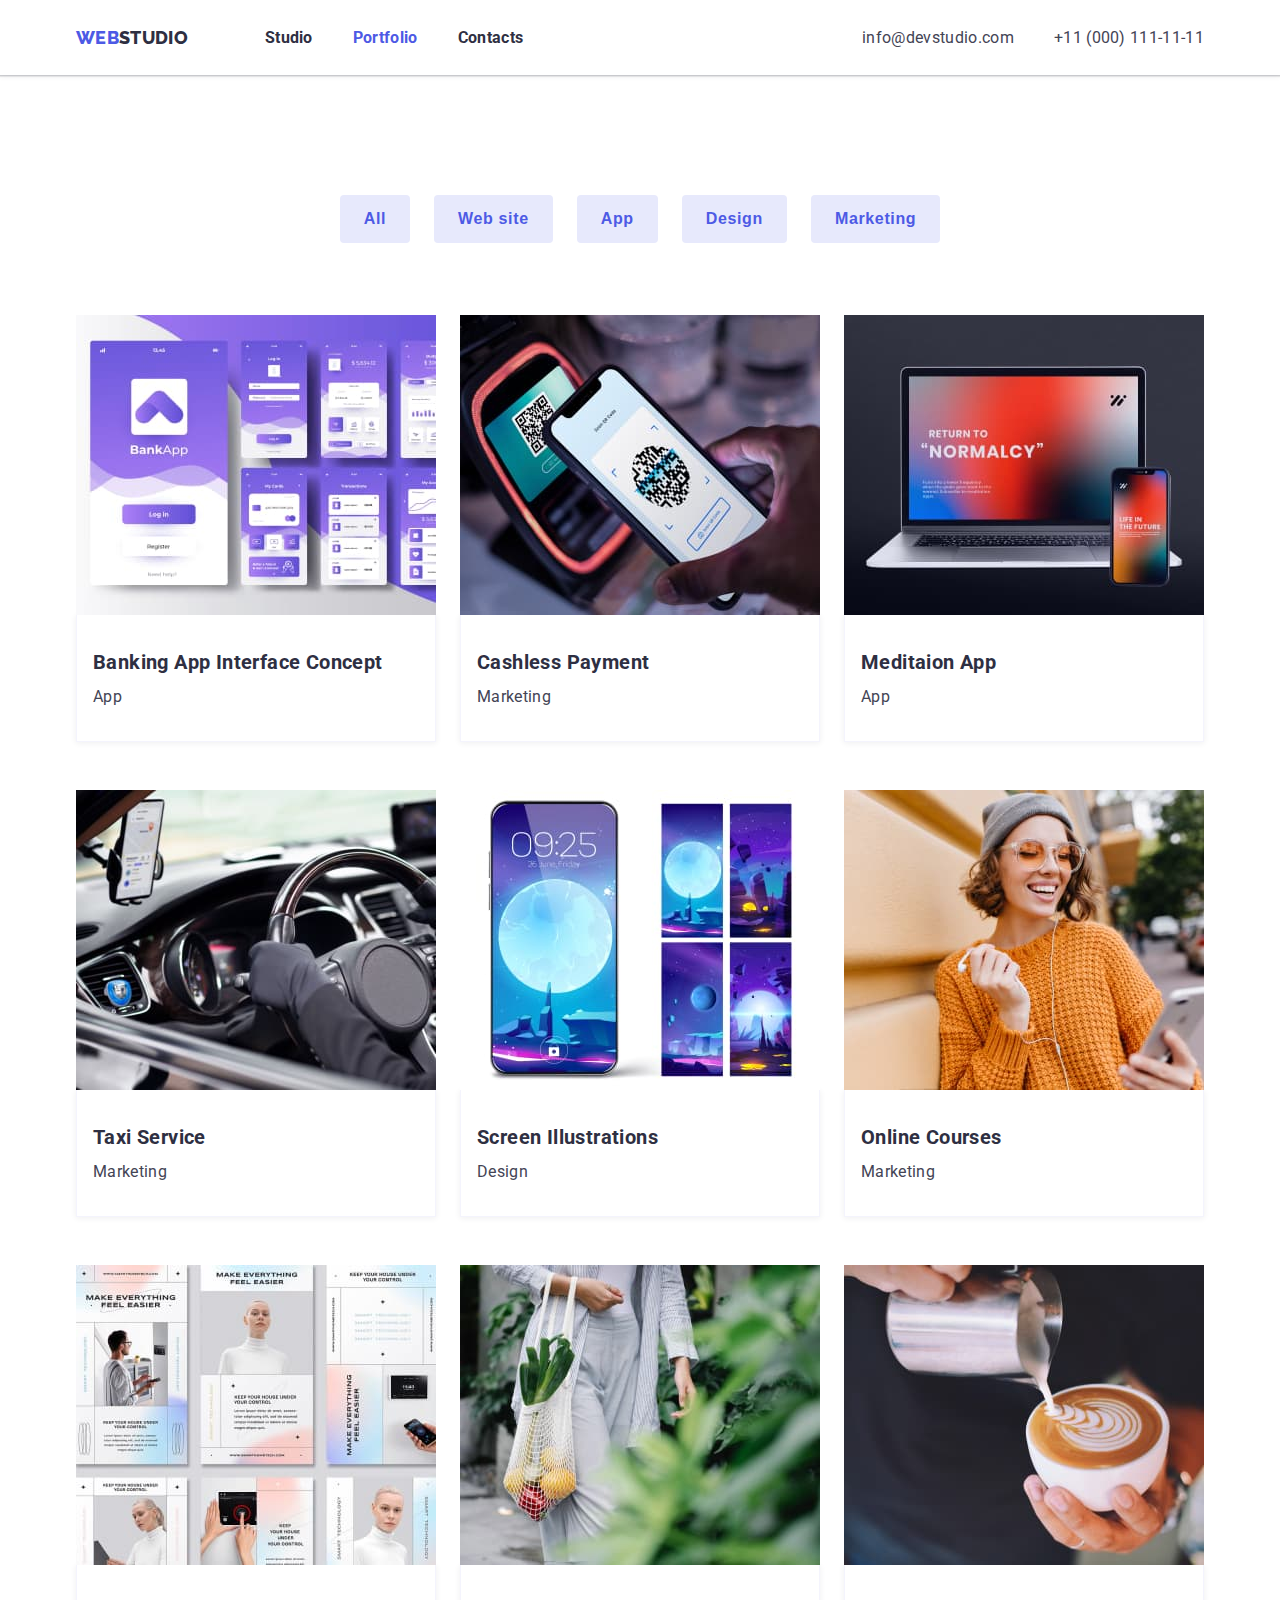
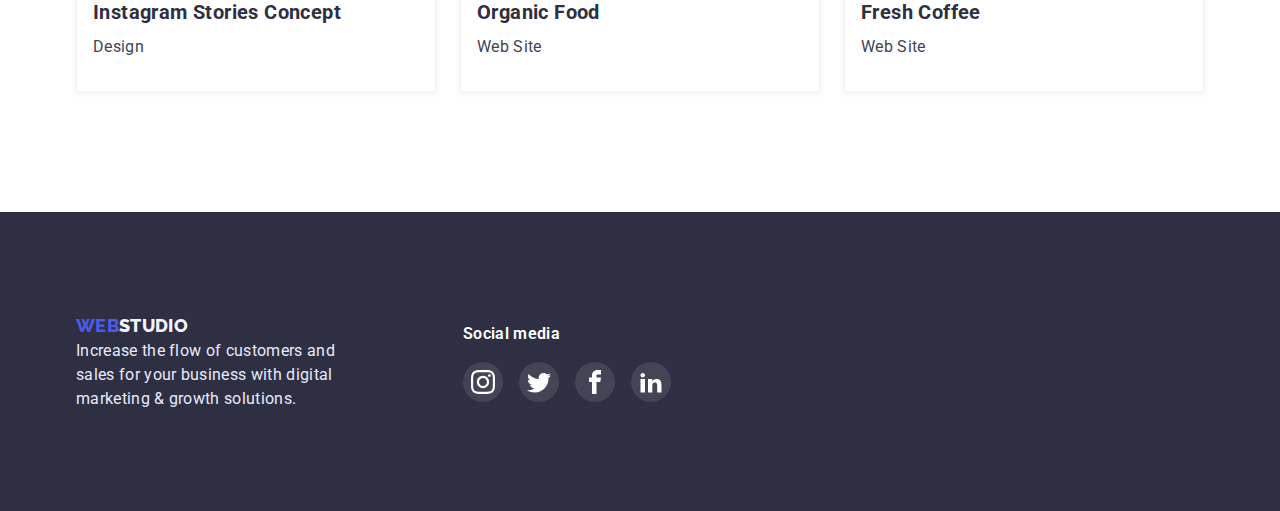
==== portfolio.html @ b4173169 "goit-markup-hw-04" ====
<!DOCTYPE html>
<html lang="en">
  <head>
    <meta charset="UTF-8" />
    <meta http-equiv="X-UA-Compatible" content="IE=edge" />
    <meta name="viewport" content="width=device-width, initial-scale=1.0" />
    <title>Portfolio</title>
    <link rel="stylesheet" href="./css/style.css" />
    <link rel="preconnect" href="https://fonts.googleapis.com">
    <link rel="preconnect" href="https://fonts.gstatic.com" crossorigin>
    <link href="https://fonts.googleapis.com/css2?family=Raleway:wght@800&family=Roboto:wght@400;500;700;900&display=swap" rel="stylesheet">
  </head>
  <body>
    <header class="head-main">
      <!-- logo site -->
      <div class="container top-line">
        <a href="./index.html" class="logo"><span class="logoweb">Web</span>Studio</a>
        <!-- navigation -->
      <nav class="nav-list-site">
        <ul class="nav-site" >
          <li class="pages-nav"><a class="link-nav" href="./index.html">Studio</a></li>
          <li class="pages-nav"><a class="link-nav current" href="./portfolio.html">Portfolio</a></li>
          <li class="pages-nav"><a class="link-nav" href="#">Contacts</a></li>
        </ul>
      </nav>
      <ul class="nav-contacts">
        <li class="connection"><a class="contacts mail" href="mailto:info@devstudio.com">info@devstudio.com</a></li>
        <li class="connection"><a class="contacts tel" href="tell:+110001111111">+11 (000) 111-11-11</a></li>
      </ul>
      </div>
    </header>
    <main>
      <!-- button and projects-->
      <section class="buttons">
        <div class="container">
          <h1 class="visually-hidden">Portfolio</h1>
          <ul class="button-type">
            <li><button class="portfolio-button" type="button">All</button></li>
            <li><button class="portfolio-button" type="button">Web site</button></li>
            <li><button class="portfolio-button" type="button">App</button></li>
            <li><button class="portfolio-button" type="button">Design</button></li>
            <li><button class="portfolio-button" type="button">Marketing</button></li>
          </ul>
          <ul class="our-services">
            <li class="services item">
              <img src="./images/onephoto.jpg" alt="bankapp" width="360" height="300" />
              <div class="info">
                <h3 class="subsection-title project">Banking App Interface Concept</h3> <p class="name-project">App</p>
              </div>
            </li>
            <li class="services item">
              <img src="./images/twophoto.jpg" alt="telephone pay" width="360" height="300" />
              <div class="info">
                <h3 class="subsection-title project">Cashless Payment</h3> <p class="name-project">Marketing</p>
              </div>
            </li>
            <li class="services item">
              <img src="./images/threephoto.jpg" alt="notebook + phone" width="360" height="300" />
              <div class="info">
                <h3 class="subsection-title project">Meditaion App</h3> <p class="name-project">App</p>
              </div>
            </li>
            <li class="services item">
              <img src="./images/fourphoto.jpg" alt="steering wheel" width="360" height="300" />
              <div class="info">
                <h3 class="subsection-title project">Taxi Service</h3> <p class="name-project">Marketing</p>
              </div>
            </li>
            <li class="services item">
              <img src="./images/fivephoto.jpg" alt="phone" width="360" height="300" />
              <div class="info">
                <h3 class="subsection-title project">Screen Illustrations</h3> <p class="name-project">Design</p>
              </div>
            </li>
            <li class="services item">
              <img src="./images/sixphoto.jpg" alt="young woman" width="360" height="300" />
              <div class="info">
                <h3 class="subsection-title project">Online Courses</h3> <p class="name-project">Marketing</p>
              </div>
            </li>
            <li class="services item">
              <img src="./images/sevenphoto.jpg" alt="make everything feel easier" width="360" height="300" />
              <div class="info">
                <h3 class="subsection-title project">Instagram Stories Concept</h3> <p class="name-project">Design</p>
              </div>
            </li>
            <li class="services item">
              <img src="./images/ninephoto.jpg" alt="girl and food" width="360" height="300" />
              <div class="info">
                <h3 class="subsection-title project">Organic Food</h3> <p class="name-project">Web Site</p>
              </div>
            </li>
            <li class="services item">
              <img src="./images/eightphoto.jpg" alt="coffee" width="360" height="300" />
              <div class="info">
                <h3 class="subsection-title project">Fresh Coffee</h3> <p class="name-project">Web Site</p>
              </div>
            </li>
          </ul>
        </div>
      </section>
    </main>
    <footer class="footer">
        <div class="container footer-container">
          <div class="down-site">
            <a href="./index.html" class="logo-footer"><span class="logo-back">Web</span>Studio</a>
          <p class="down">
            Increase the flow of customers and sales for your business with digital
            marketing & growth solutions.
          </p>
          </div>
          <div class="social-media">
            <h2 class="media-title">Social media</h2>
            <ul class="media-list">
                <li class="media-list-item">
                    <a href="https://www.instagram.com/" class="media-list-link">
                        <svg class="media-list-icon" width="24" height="24">
                            <use href="./images/symbol-defs.svg#instagram">
                            </use>
                        </svg>
                    </a>
                </li>
                <li class="media-list-item">
                    <a href="https://twitter.com/" class="media-list-link">
                        <svg class="media-list-icon" width="24" height="24">
                            <use href="./images/symbol-defs.svg#twitter">
                            </use>
                        </svg>
                    </a>
                </li>
                <li class="media-list-item">
                    <a href="https://uk-ua.facebook.com/" class="media-list-link">
                        <svg class="media-list-icon" width="24" height="24">
                            <use href="./images/symbol-defs.svg#facebook">
                            </use>
                        </svg>
                    </a>
                </li>
                <li class="media-list-item">
                    <a href="https://ua.linkedin.com/" class="media-list-link">
                        <svg class="media-list-icon" width="24" height="24">
                            <use href="./images/symbol-defs.svg#linkedin2">
                            </use>
                        </svg>
                    </a>
                </li>
            </ul>
        </div>
        </div>
      </footer>
  </body>
</html>
---- css/style.css ----
:root {
    --main-text-color: #2E2F42;
    --secondary-text-color: #ffffff;
    --ouwer-text-color: #434455;
    --acent-color: #4D5AE5;
    --contener-color: #eeeeee;
    --logo-color-text: #2E2F42;
    --buttons-port-color: #f5f4fa;
    --footer-text-color: rgba(255, 255, 255, 0.6);
    --background-footer-color: #2E2F42;
    --background-section: #F4F4FD;
    --line-color: #ececec;
    --background-color: #ffffff;
    --logo-footer-color-text: #F4F4FD;
    --down-color-text: #E7E9FC;
    --buttom-color: #404BBF;
    --second-buttom-color: #E7E9FC;
    --footer-link-color: #31D0AA;
    --header-shadow: 0px 2px 1px rgba(46, 47, 66, 0.08),
    0px 1px 1px rgba(46, 47, 66, 0.16), 0px 1px 6px rgba(46, 47, 66, 0.08);
    --sadow-card:0px 1px 6px rgba(46, 47, 66, 0.08), 0px 1px 1px rgba(46, 47, 66, 0.16), 0px 2px 1px rgba(46, 47, 66, 0.08);
  }
  *{
    box-sizing: border-box;
    margin: 0;
    padding: 0;
  } 
  
  h1,
  h2,
  h3,
  p {
    margin: 0;
  }
  
  .container {
    width: 1158px;
    padding-left: 15px;
    padding-right: 15px;
    margin-left: auto;
    margin-right: auto;
    align-items: center;
  }
  
  img {
    display: block;
    max-width: 100%;
    height: auto;
  }
  
  /* prittier links */
  ul {
    list-style: none;
  }
  
  a {
    text-decoration: none;
    font-style: normal;
  }
  
  /* main index */
  body {
    background-color: var(--background-color);
    color: var(--main-text-color);
    font-family: 'Roboto', sans-serif;
    font-size: 16px;
    letter-spacing: 0.02em;
  }
  
  header{
    box-shadow: var(--header-shadow);
  }
  /* top line site */
  .top-line{
    display: flex;
    align-items: center;
  }
  /* site logo */
  .logo {
    color: var(--logo-color-text);
    font-family: 'Raleway';
    font-weight: 800;
    font-size: 18px;
    line-height: 1.5;
    text-transform: uppercase;
    padding-top: 24px;
    padding-bottom: 24px;
    margin-right: 77px;
  }
  
  .logoweb {
    color: var(--acent-color);
  }
  /* link site */
  .nav-list-site{
    display: flex;
    align-items: center;
  }
  
  .nav-site{
    display: flex;
    align-items: center;
  
  }
  .link-nav {
    color: var(--main-text-color);
    font-weight: 700;
    line-height: 1.5;
    font-size: 16px;
    letter-spacing: 0.02em;
  }
  .pages-nav:not(:last-child){
    margin-right: 40px;
  }
  .link-nav:hover,
  .link-nav:focus {
    color: var(--acent-color);
  }
  .nav-site, .link-nav.current {
    color: var(--acent-color);
  }
  /* contacts */
  .nav-contacts{
    margin-left: auto;
    display: flex;
    align-items: center;
  }
  .connection:not(:last-child) {
    margin-right: 40px;
  }
  .contacts {
    color: var(--ouwer-text-color);
    line-height: 24px;
    font-size: 16px;
    letter-spacing: 0.02em;
  }
  .contacts:hover,
  .contacts:focus {
    color: var(--acent-color);
  }
  /* hero */
  .hero{
    background-color: var(--background-footer-color);
    padding: 192px 0;
    text-align: center;
    background-image: linear-gradient(to right, rgba( 46, 47, 66, 0.5), rgba(46, 47, 66, 0.5)), url(../images/header.jpg);
    background-size: cover;
    background-repeat: no-repeat;
    background-position: center; 
  
  }
  
  .title-but {
    max-width: 496px;
    margin: 0 auto 48px auto;
    color: var(--secondary-text-color);
    font-weight: 700;
    font-size: 56px;
    line-height: 1.07;
    text-align: center;
    letter-spacing: 0.02em;
  } 
  /* button */
  .order-button {
    color: var(--background-color);
    background-color: var(--acent-color);
    cursor: pointer;
    font-family: 'Roboto';
    font-weight: 700;
    font-size: 16px;
    line-height: 1.87;
    letter-spacing: 0.06em;
    display: inline-block;
    padding: 16px 32px;
    border-radius: 4px;
    border: none;
    min-width: 106px;
    text-align: center;
  }
  
  .order-button:hover,
  .order-button:focus {
    background-color: var(--buttom-color);
  
  }
  /* our features */
  section {
    padding-bottom: 120px;
    padding-top: 120px;
  }
  .features-list{
    
  }
  .basic-list-features {
    display: flex;
  }
  .subsection-title {
    color: var(--main-text-color);
    font-weight: 700;
    font-size: 20px;
    line-height: 1.5; 
    letter-spacing: 0.02em;
    /* margin-top: 32px; */
    margin-bottom: 8px;
  }
  
  .visually-hidden {
    position: absolute;
    width: 1px;
    height: 1px;
    margin: -1px;
    border: 0;
    padding: 0;
    
    white-space: nowrap;
    clip-path: inset(100%);
    clip: rect(0 0 0 0);
    overflow: hidden;
  }
  .qualities-icon {
    width: 264px;
    height: 112px;
    display: flex;
    border-radius: 4px;
    background-color: var(--background-section);
    justify-content: center;
    align-items: center;
    
  }
  
  .icon-group {
    fill: var(--secondary-text-color);
    
  }
  .text-features {
    color: var(--ouwer-text-color);
    /* line-height: 1.5; */
    letter-spacing: 0.02em;
  }
  .text-features:not(:last-child){
    margin-right: 24px;
  }
  /* what are we doing */
  .doing{
    padding-top: 0;
  }
  .second-title {
    margin-bottom: 72px;
    font-weight: 700;
    font-size: 36px;
    line-height: 1.1; 
    text-align: center;
    letter-spacing: 0.02em;
    text-transform: capitalize;
  }
  .samples{
    display: flex;
  
  }
  
  .item-samples:not(:last-child) {
    margin-right: 24px;
  
  }
  /* our team */
  .team{
    background-color: var(--background-section);
  }
  .our-team{
    display: flex;
  }
  .team-name {
    text-align: center;
  }
  .member{
    background-color: var(--background-color);
    box-shadow: var(--sadow-card);
    border-radius: 0px 0px 4px 4px;
  }
  .member:not(:last-child){
    margin-right: 24px;
  }
  .container-member{
    padding: 32px 0;
  }
  .our-work {
    color: var(--ouwer-text-color);
    line-height: 1.5;
  }
  .team-soc-list {
    list-style: none;
    display: flex;
    margin-bottom: 36px;
    gap: 24px;
    padding-left: 16px;
    padding-right: 16px;
    
  }
  
  .team-soc-link {
    width: 40px;
    height: 40px;
    display: flex;
    border-radius: 50%;
    background-color: var(--acent-color);
    justify-content: center;
    align-items: center;
    row-gap: 24px;
  }
  .team-soc-icon {
    fill: var(--background-section);
  }
  /* portfolio */
  
  /* button portfolio */
  .portfolio-button {
    color: var(--acent-color);
    background-color: var(--second-buttom-color);
    font-family: 'Roboto' sans-serif;
    font-weight: 700;
    font-size: 16px;
    line-height: 1.5;
    cursor: pointer;
    align-items: center;
    text-align: center;
    letter-spacing: 0.04em;
    border: 1px transparent;
    border-radius: 4px;
    padding: 12px 24px;
    align-items: center;
    text-align: center;
  }
  .portfolio-button:not(:last-child){
    margin-right: 72px;
  }
  .button-type{
    display: flex;
    justify-content: center;
    margin-bottom: 72px;
    gap: 24px;
  }
  
  .portfolio-button:hover,
  .portfolio-button:focus,
  .portfolio-button:active {
    color: var(--background-color);
    background-color: var(--acent-color);
  }
  
  /* project portfolio */
  /* /* .project {
    color: var(--main-text-color);
    font-weight: 700;
    font-size: 20px;
    line-height: 1.5; 
    letter-spacing: 0.02em;
  } */
  .name-project {
      margin-top: 8px;
      /* margin-bottom: 32px; */
      line-height: 1.5;
      color: var(--ouwer-text-color)
  }
  .project{
    margin: 0;
  }
  .info {
    padding: 32px 16px;
    border: 0.5px solid #f4f4fd;
    border-top: none;
    box-shadow: 0px 1px 6px rgba(46, 47, 66, 0.08);
  }
  .our-services {
    display: flex;
    flex-wrap: wrap;
    row-gap: 48px;
    column-gap: 24px;
  
  }
  .customers-title {
    margin-bottom: 72px;
    font-family: inherit;
    font-weight: 700;
    font-size: 36px;
    line-height: 1.16;
    text-align: center;
    color: var(--ouwer-text-color);
  }
  /* customers */
  .customers {
    padding-top: 120px;
    padding-bottom: 120px;
    
  }
  .customers-list {
    width: 100%;
    height: 100%;
    list-style: none;
    display: flex;
    align-items: center;
    justify-content: center;
    gap: 24px;
   
  }
  
  .customers-link {
    width: 168px;
    height: 88px;
    display: flex;
    justify-content: center;
    align-items: center;
    border: 1px solid #8E8F99;
    border-radius: 4px;
    background-color: var(--secondary-text-color);
    color: #8E8F99;
  }
  
  .customers-icon {
    fill: currentColor;
    
  }
  
  .customers-link:hover {
   color: var(--acent-color);
   border-color: var(--acent-color);
  }
  
  .customers-item {
    align-items: center;
  }
  
  
  /* footer */
  .footer-container{
    display: flex;
  }
  .footer {
    background-color: var(--background-footer-color);
    padding: 100px 0;
  }
  .logo-footer{
    color: var(--logo-footer-color-text);
    font-family: 'Raleway';
    font-style: normal;
    font-weight: 800;
    font-size: 18px;
    line-height: 1.5;
    text-transform: uppercase;
  }
  .logo-back{
    color: var(--acent-color);
  }
  /* footer description */
  
  .down{
    color: var(--down-color-text);
    display: block;
    width: 264px;
    font-family: inherit;
    font-size: 16px;
    line-height: 1.5;
    letter-spacing: 0.02em;
  }
  .down-site{
    display:block;
  }
  .social-media{
    display: block;
    margin-left:123px;
  }
  .media-title {
    margin-bottom: 16px;
    font-family: inherit;
    font-weight: 600;
    font-size: 16px;
    line-height: 1.5;
    letter-spacing: 0.02em;
    color: var(--secondary-text-color)
  }
  
  .media-list {
    display: flex;
    list-style: none;
    grid-gap: 16px;
  
  }
  
  .media-list-link {
    width: 40px;
    height: 40px;
    display: flex;
    border-radius: 50%;
    justify-content: center;
    align-items: center;
    color: var(--secondary-text-color);
    background-color: rgba(255, 255, 255, 0.1);
  }
  
  .media-list-link:hover {
    color: var(--secondary-text-color);
    background-color: #31D0AA;
  }
  
  .media-list-icon {
    fill: currentColor;
  }
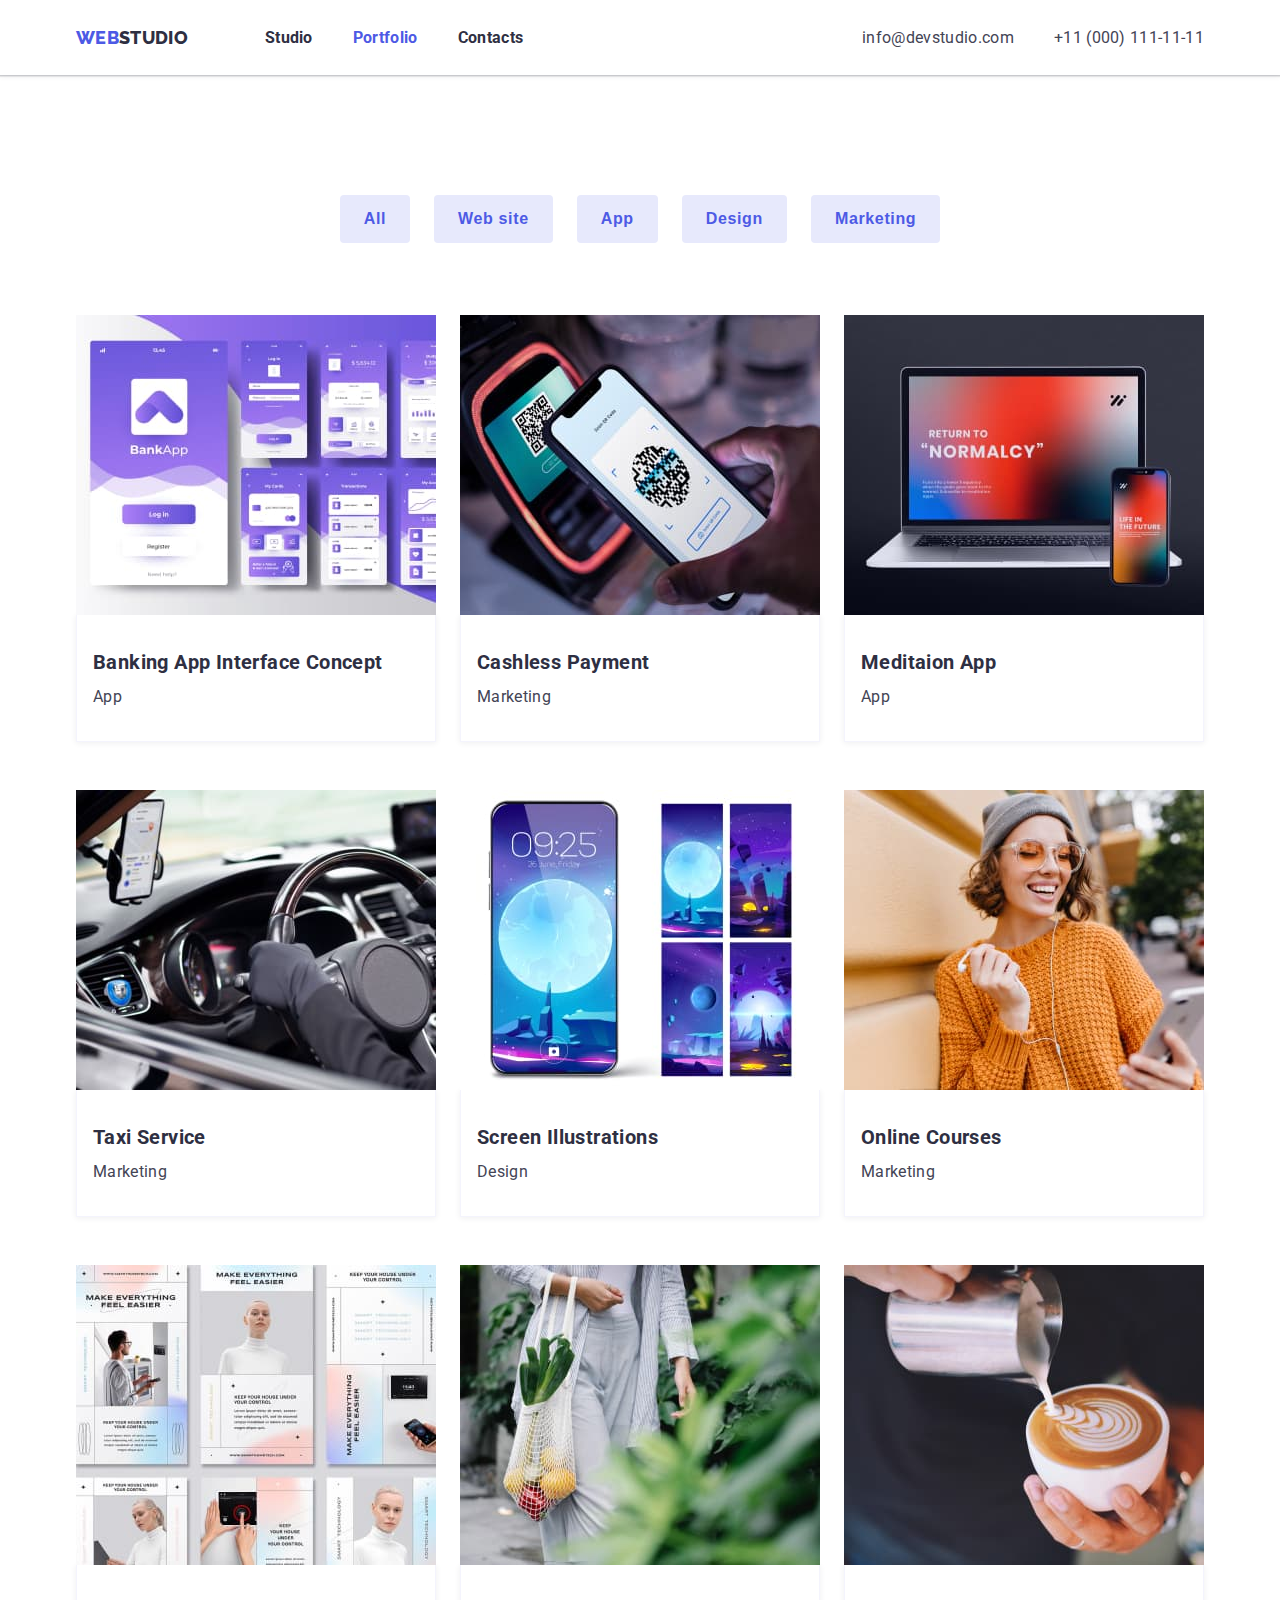
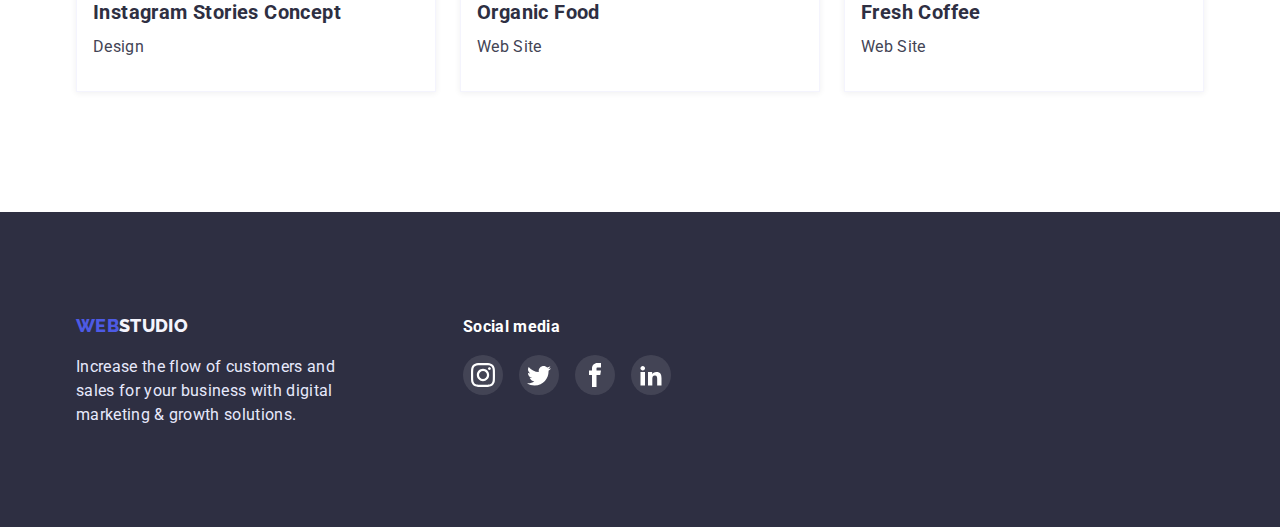
==== commit 9f339502: "fixed" ====
--- a/portfolio.html
+++ b/portfolio.html
@@ -42,59 +42,77 @@
             <li><button class="portfolio-button" type="button">Marketing</button></li>
           </ul>
           <ul class="our-services">
-            <li class="services item">
-              <img src="./images/onephoto.jpg" alt="bankapp" width="360" height="300" />
+            <li class="services item-portf">
+              <a href="#" class="portfolio-link">
+                <img src="./images/onephoto.jpg" alt="bankapp" width="360" height="300" />
               <div class="info">
                 <h3 class="subsection-title project">Banking App Interface Concept</h3> <p class="name-project">App</p>
               </div>
+              </a>
             </li>
-            <li class="services item">
-              <img src="./images/twophoto.jpg" alt="telephone pay" width="360" height="300" />
+            <li class="services item-portf">
+              <a href="#" class="portfolio-link">
+                <img src="./images/twophoto.jpg" alt="telephone pay" width="360" height="300" />
               <div class="info">
                 <h3 class="subsection-title project">Cashless Payment</h3> <p class="name-project">Marketing</p>
               </div>
+              </a>
             </li>
-            <li class="services item">
-              <img src="./images/threephoto.jpg" alt="notebook + phone" width="360" height="300" />
+            <li class="services item-portf">
+              <a href="" class="portfolio-link">
+                <img src="./images/threephoto.jpg" alt="notebook + phone" width="360" height="300" />
               <div class="info">
                 <h3 class="subsection-title project">Meditaion App</h3> <p class="name-project">App</p>
               </div>
+              </a>
             </li>
-            <li class="services item">
-              <img src="./images/fourphoto.jpg" alt="steering wheel" width="360" height="300" />
+            <li class="services item-portf">
+              <a href="" class="portfolio-link">
+                <img src="./images/fourphoto.jpg" alt="steering wheel" width="360" height="300" />
               <div class="info">
                 <h3 class="subsection-title project">Taxi Service</h3> <p class="name-project">Marketing</p>
               </div>
+              </a>
             </li>
-            <li class="services item">
-              <img src="./images/fivephoto.jpg" alt="phone" width="360" height="300" />
+            <li class="services item-portf">
+              <a href="" class="portfolio-link">
+                <img src="./images/fivephoto.jpg" alt="phone" width="360" height="300" />
               <div class="info">
                 <h3 class="subsection-title project">Screen Illustrations</h3> <p class="name-project">Design</p>
               </div>
+              </a>
             </li>
-            <li class="services item">
-              <img src="./images/sixphoto.jpg" alt="young woman" width="360" height="300" />
+            <li class="services item-portf">
+              <a href="" class="portfolio-link">
+                <img src="./images/sixphoto.jpg" alt="young woman" width="360" height="300" />
               <div class="info">
                 <h3 class="subsection-title project">Online Courses</h3> <p class="name-project">Marketing</p>
               </div>
+              </a>
             </li>
-            <li class="services item">
-              <img src="./images/sevenphoto.jpg" alt="make everything feel easier" width="360" height="300" />
+            <li class="services item-portf">
+              <a href="" class="portfolio-link">
+                <img src="./images/sevenphoto.jpg" alt="make everything feel easier" width="360" height="300" />
               <div class="info">
                 <h3 class="subsection-title project">Instagram Stories Concept</h3> <p class="name-project">Design</p>
               </div>
+              </a>
             </li>
-            <li class="services item">
-              <img src="./images/ninephoto.jpg" alt="girl and food" width="360" height="300" />
+            <li class="services item-portf">
+              <a href="" class="portfolio-link">
+                <img src="./images/ninephoto.jpg" alt="girl and food" width="360" height="300" />
               <div class="info">
                 <h3 class="subsection-title project">Organic Food</h3> <p class="name-project">Web Site</p>
               </div>
+              </a>
             </li>
-            <li class="services item">
-              <img src="./images/eightphoto.jpg" alt="coffee" width="360" height="300" />
+            <li class="services item-portf">
+              <a href="" class="portfolio-link">
+                <img src="./images/eightphoto.jpg" alt="coffee" width="360" height="300" />
               <div class="info">
                 <h3 class="subsection-title project">Fresh Coffee</h3> <p class="name-project">Web Site</p>
               </div>
+              </a>
             </li>
           </ul>
         </div>
@@ -110,7 +128,7 @@
           </p>
           </div>
           <div class="social-media">
-            <h2 class="media-title">Social media</h2>
+            <p class="media-title">Social media</p>
             <ul class="media-list">
                 <li class="media-list-item">
                     <a href="https://www.instagram.com/" class="media-list-link">
--- a/css/style.css
+++ b/css/style.css
@@ -147,6 +147,9 @@
     background-size: cover;
     background-repeat: no-repeat;
     background-position: center; 
+    max-width: 1440px;
+    height: 603px;
+    margin: 0 auto;
   
   }
   
@@ -225,6 +228,7 @@
     background-color: var(--background-section);
     justify-content: center;
     align-items: center;
+    margin-bottom: 8px;
     
   }
   
@@ -286,14 +290,13 @@
   .our-work {
     color: var(--ouwer-text-color);
     line-height: 1.5;
+    margin: 8px;
   }
   .team-soc-list {
     list-style: none;
     display: flex;
-    margin-bottom: 36px;
     gap: 24px;
-    padding-left: 16px;
-    padding-right: 16px;
+    justify-content: center;
     
   }
   
@@ -305,10 +308,13 @@
     background-color: var(--acent-color);
     justify-content: center;
     align-items: center;
-    row-gap: 24px;
   }
   .team-soc-icon {
     fill: var(--background-section);
+  }
+  .team-soc-link:hover,
+  .team-soc-link:focus{
+    box-shadow: 0px 3px 1px rgba(0, 0, 0, 0.1), 0px 2px 1px rgba(0, 0, 0, 0.08), 0px 2px 2px rgba(0, 0, 0, 0.12);
   }
   /* portfolio */
   
@@ -345,6 +351,17 @@
   .portfolio-button:active {
     color: var(--background-color);
     background-color: var(--acent-color);
+    box-shadow: 0px 3px 1px rgba(0, 0, 0, 0.1), 0px 2px 1px rgba(0, 0, 0, 0.08), 0px 2px 2px rgba(0, 0, 0, 0.12);
+  }
+
+  .portfolio-link{
+    display: block;
+  }
+
+  .portfolio-link:hover,
+  .portfolio-link:focus{
+    box-shadow: 0px 1px 6px rgba(46, 47, 66, 0.08), 0px 1px 1px rgba(46, 47, 66, 0.16), 0px 2px 1px rgba(46, 47, 66, 0.08);
+
   }
   
   /* project portfolio */
@@ -409,7 +426,7 @@
     display: flex;
     justify-content: center;
     align-items: center;
-    border: 1px solid #8E8F99;
+    border: 1px solid currentColor;
     border-radius: 4px;
     background-color: var(--secondary-text-color);
     color: #8E8F99;
@@ -422,7 +439,6 @@
   
   .customers-link:hover {
    color: var(--acent-color);
-   border-color: var(--acent-color);
   }
   
   .customers-item {
@@ -433,6 +449,7 @@
   /* footer */
   .footer-container{
     display: flex;
+    align-items: baseline;
   }
   .footer {
     background-color: var(--background-footer-color);
@@ -460,18 +477,18 @@
     font-size: 16px;
     line-height: 1.5;
     letter-spacing: 0.02em;
-  }
-  .down-site{
+    margin-top: 16px;
+  }
+  /* .down-site{
     display:block;
-  }
+  } */
   .social-media{
-    display: block;
     margin-left:123px;
   }
   .media-title {
     margin-bottom: 16px;
     font-family: inherit;
-    font-weight: 600;
+    font-weight: 700;
     font-size: 16px;
     line-height: 1.5;
     letter-spacing: 0.02em;
